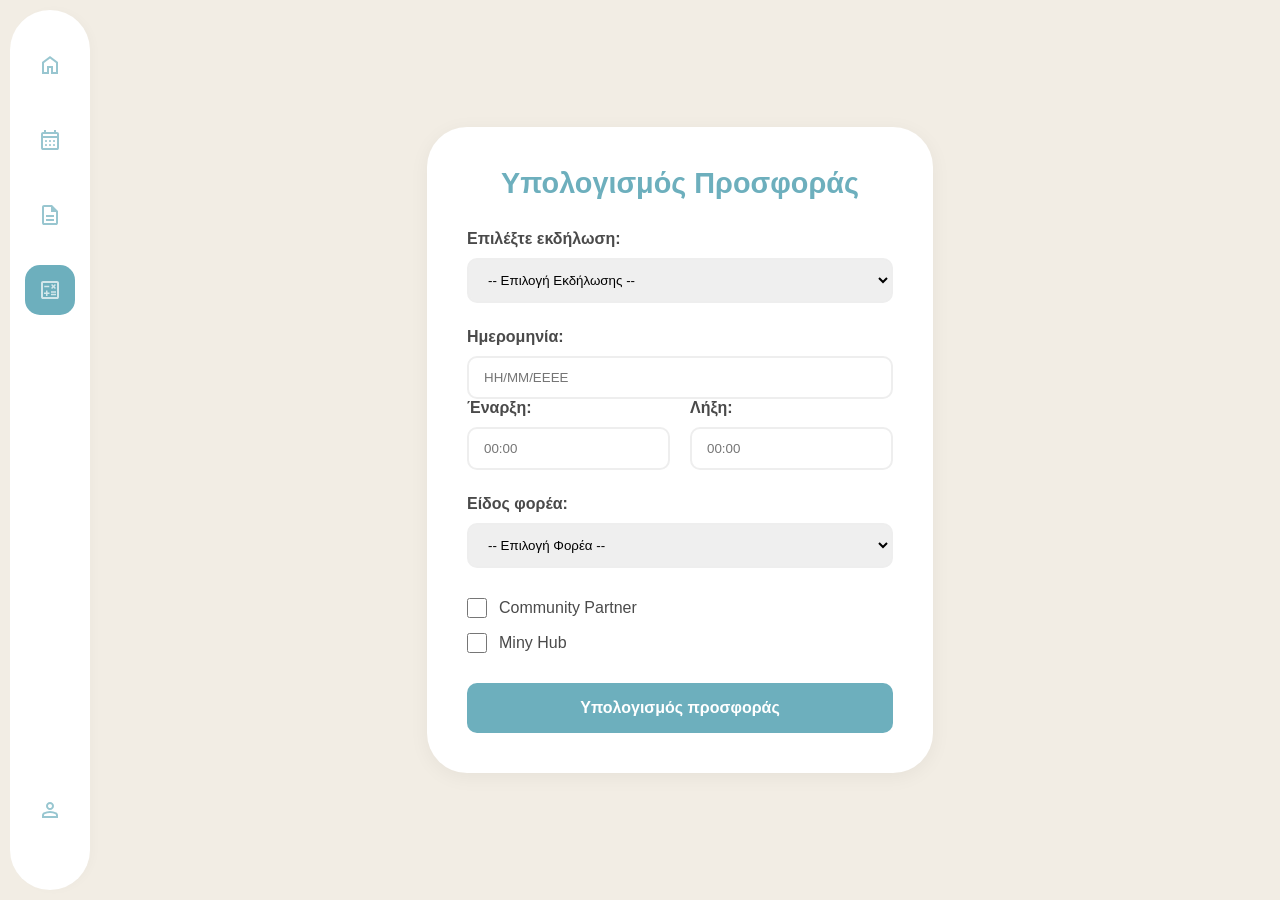
==== calculator.html @ 40ed135a "Calculator" ====
<!DOCTYPE html>
<html lang="el">
<head>
    <meta charset="UTF-8">
    <meta name="viewport" content="width=device-width, initial-scale=1.0">
    <title>Υπολογισμός Προσφοράς</title>
    <link rel="stylesheet" href="style.css">
    <link rel="stylesheet" href="sidebar.css">
</head>
<body>

    <!-- Η Sidebar πρέπει να είναι το πρώτο παιδί του body -->
    <nav class="sidebar">
        <a href="homepage.html" class="nav-item" title="Αρχική">
            <img src="icons/home.svg" class="nav-icon" alt="Home">
        </a>
        <a href="calendar.html" class="nav-item" title="Ημερολόγιο">
            <img src="icons/calendar.svg" class="nav-icon" alt="Calendar">
        </a>
        <a href="requests.html" class="nav-item" title="Αιτήματα">
            <img src="icons/request.svg" class="nav-icon" alt="Requests">
        </a>
        <a href="settings.html" class="nav-item active" title="Υπολογισμός Προσφοράς">
            <img src="icons/calculator.svg" class="nav-icon" alt="Calculator">
        </a>
        <a href="profile.html" class="nav-item" style="margin-top: auto;" title="Λογαριασμός">
            <img src="icons/account.svg" class="nav-icon" alt="Account">
        </a>
    </nav>

    <!-- Το main-wrapper θα πάρει τον υπόλοιπο χώρο στα δεξιά -->
    <div class="main-wrapper">
        <main class="content">
            <div class="form-container">
                <h2>Υπολογισμός Προσφοράς</h2>

                <div class="form-group">
                    <label class="field-title" for="eventSelect">Επιλέξτε εκδήλωση:</label>
                    <select id="eventSelect" class="input-full">
                        <option value="" disabled selected>-- Επιλογή Εκδήλωσης --</option>
                        <option value="Event 1">Εκδήλωση 1</option>
                        <option value="Event 2">Εκδήλωση 2</option>
                    </select>
                </div>

                <div class="form-group">
                    <label class="field-title">Ημερομηνία:</label>
                    <input type="text" id="eventDate" placeholder="ΗΗ/ΜΜ/ΕΕΕΕ" maxlength="10" class="input-date">
                    
                    <div class="time-row">
                        <div>
                            <label class="field-title">Έναρξη:</label>
                            <input type="text" id="startTime" placeholder="00:00" maxlength="5" class="input-time">
                        </div>
                        <div>
                            <label class="field-title">Λήξη:</label>
                            <input type="text" id="endTime" placeholder="00:00" maxlength="5" class="input-time">
                        </div>
                    </div>
                </div>

                <div class="form-group">
                    <label class="field-title" for="orgType">Είδος φορέα:</label>
                    <select id="orgType" class="input-full">
                        <option value="" disabled selected>-- Επιλογή Φορέα --</option>
                        <option value="ΜΚΟ">ΜΚΟ</option>
                        <option value="Small Business">Small Business</option>
                        <option value="Corporate">Corporate</option>
                    </select>
                </div>

                <div class="checkbox-row">
                    <label class="checkbox-item">
                        <input type="checkbox" id="communityPartner"> Community Partner
                    </label>
                    <label class="checkbox-item">
                        <input type="checkbox" id="minyHub"> Miny Hub
                    </label>
                </div>

                <button type="button" class="calc-btn" onclick="calculateOffer()">Υπολογισμός προσφοράς</button>
            </div>
        </main>
    </div>

    <script src="calculator.js"></script>
</body>
</html>
---- style.css ----
/* style.css */
:root {
    --bg-main: #F2EDE4; 
    --sidebar-bg: #ffffff;
    --accent-color: #6DAFBD;
    --accent-dark-color: #51818D;
    --text-dark: #4A4A4A;
    --white: #ffffff;
    --border-radius-lg: 40px;
    --border-radius-md: 10px;
    --main-padding: 10px;
    --font-main: 'Inter', sans-serif;
}

* {
    margin: 0;
    padding: 0;
    box-sizing: border-box;
}

body {
    font-family: var(--font-main);
    background-color: var(--bg-main);
    color: var(--text-dark);
    display: flex; /* Sidebar και Main-Wrapper δίπλα-δίπλα */
    height: 100vh;
    padding: var(--main-padding);
    overflow: hidden; 
}

.main-wrapper {
    flex-grow: 1; /* Παίρνει όλο τον υπόλοιπο χώρο δεξιά */
    display: flex;
    justify-content: center; /* Κεντράρει τη φόρμα οριζόντια */
    align-items: center;     /* Κεντράρει τη φόρμα κάθετα */
    overflow-y: auto;
    padding: 20px;
}

.form-container {
    background: var(--white);
    border-radius: var(--border-radius-lg);
    padding: 40px;
    width: 100%;
    max-width: 600px;
    box-shadow: 0 4px 20px rgba(0,0,0,0.05);
}

h2 {
    color: var(--accent-color);
    font-weight: bold;
    margin-bottom: 30px;
    font-size: 1.8rem;
    text-align: center;
}

.form-group { margin-bottom: 25px; }
.field-title { display: block; font-weight: 600; margin-bottom: 10px; }

.input-full, .input-date, .input-time {
    width: 100%;
    padding: 12px 15px;
    border: 2px solid #eee;
    border-radius: var(--border-radius-md);
    font-family: var(--font-main);
    outline: none;
}

.input-full:focus, .input-date:focus, .input-time:focus {
    border-color: var(--accent-color);
}

.time-row { display: flex; gap: 20px; }
.time-row > div { flex: 1; }

.checkbox-row { display: flex; flex-direction: column; gap: 15px; margin: 30px 0; }
.checkbox-item { display: flex; align-items: center; cursor: pointer; }
.checkbox-item input { margin-right: 12px; width: 20px; height: 20px; accent-color: var(--accent-color); }

.calc-btn {
    width: 100%;
    padding: 16px;
    background-color: var(--accent-color);
    color: var(--white);
    border: none;
    border-radius: var(--border-radius-md);
    font-size: 16px;
    font-weight: bold;
    cursor: pointer;
    transition: 0.3s;
}

.calc-btn:hover { background-color: var(--accent-dark-color); }
---- sidebar.css ----
/* sidebar.css */
.sidebar {
    width: 80px;
    min-width: 80px; /* Εξασφαλίζει ότι δεν θα μικρύνει */
    background-color: var(--sidebar-bg);
    height: 100%;
    border-radius: var(--border-radius-lg);
    display: flex;
    flex-direction: column;
    align-items: center;
    padding: 30px 0;
    box-shadow: 4px 0 10px rgba(0,0,0,0.02);
    z-index: 100;
}

.nav-item {
    margin-bottom: 25px;
    display: flex;
    justify-content: center;
    align-items: center;
    width: 50px;
    height: 50px;
    border-radius: 15px;
    transition: all 0.3s ease;
}

.nav-item:hover { background-color: #f0f7f8; }
.nav-item.active { background-color: var(--accent-color); }
.nav-item.active .nav-icon { filter: brightness(0) invert(1); }
.nav-icon { width: 24px; height: 24px; opacity: 0.7; }
.nav-item:hover .nav-icon { opacity: 1; }
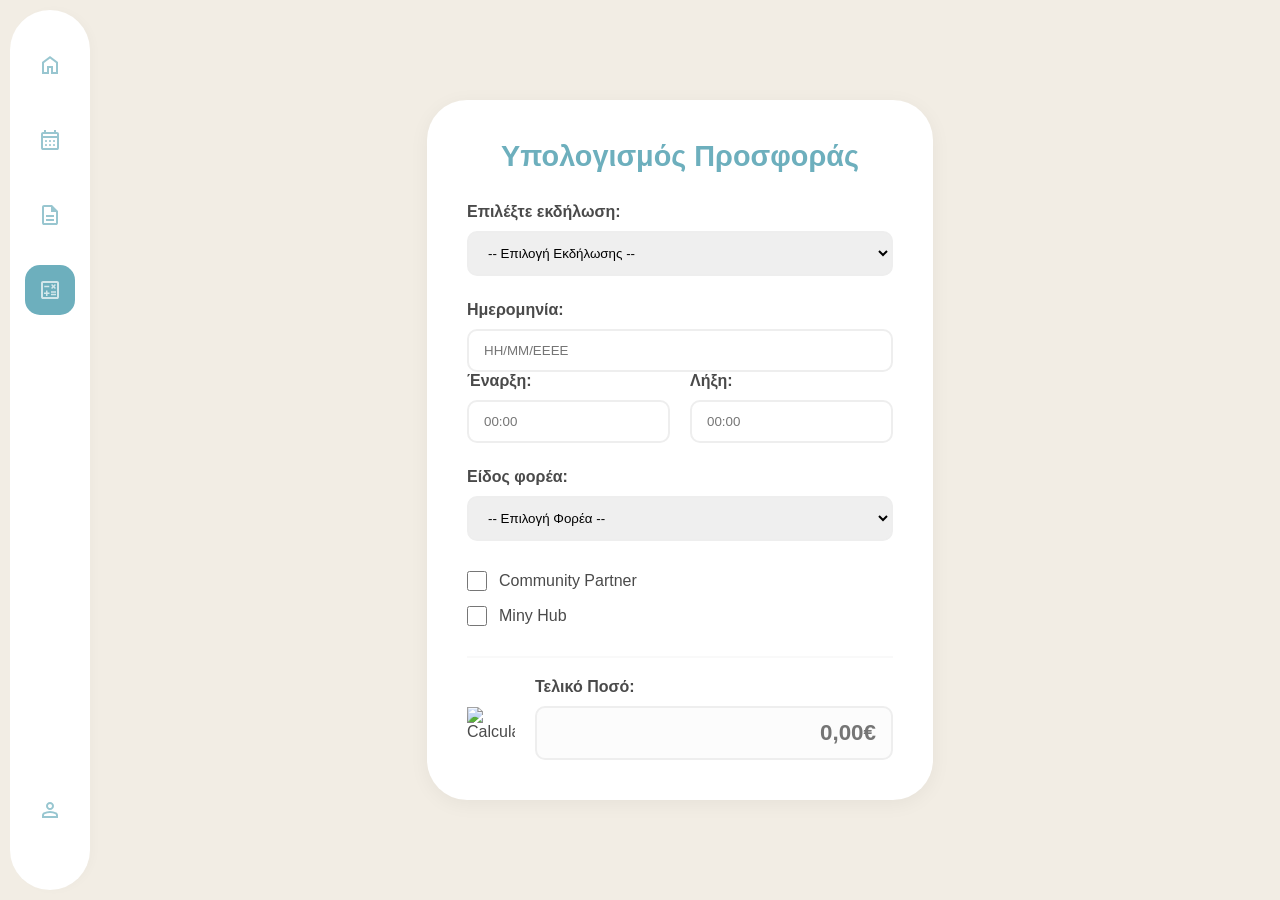
==== commit 5523c506: "Corrections on calculator" ====
--- a/calculator.html
+++ b/calculator.html
@@ -1,5 +1,7 @@
 <!DOCTYPE html>
+
 <html lang="el">
+
 <head>
     <meta charset="UTF-8">
     <meta name="viewport" content="width=device-width, initial-scale=1.0">
@@ -7,34 +9,41 @@
     <link rel="stylesheet" href="style.css">
     <link rel="stylesheet" href="sidebar.css">
 </head>
+
 <body>
 
-    <!-- Η Sidebar πρέπει να είναι το πρώτο παιδί του body -->
     <nav class="sidebar">
         <a href="homepage.html" class="nav-item" title="Αρχική">
             <img src="icons/home.svg" class="nav-icon" alt="Home">
         </a>
+
         <a href="calendar.html" class="nav-item" title="Ημερολόγιο">
             <img src="icons/calendar.svg" class="nav-icon" alt="Calendar">
         </a>
+
         <a href="requests.html" class="nav-item" title="Αιτήματα">
             <img src="icons/request.svg" class="nav-icon" alt="Requests">
         </a>
+
         <a href="settings.html" class="nav-item active" title="Υπολογισμός Προσφοράς">
             <img src="icons/calculator.svg" class="nav-icon" alt="Calculator">
         </a>
+
         <a href="profile.html" class="nav-item" style="margin-top: auto;" title="Λογαριασμός">
             <img src="icons/account.svg" class="nav-icon" alt="Account">
         </a>
+
     </nav>
 
-    <!-- Το main-wrapper θα πάρει τον υπόλοιπο χώρο στα δεξιά -->
     <div class="main-wrapper">
+
         <main class="content">
             <div class="form-container">
+
                 <h2>Υπολογισμός Προσφοράς</h2>
 
                 <div class="form-group">
+
                     <label class="field-title" for="eventSelect">Επιλέξτε εκδήλωση:</label>
                     <select id="eventSelect" class="input-full">
                         <option value="" disabled selected>-- Επιλογή Εκδήλωσης --</option>
@@ -43,46 +52,77 @@
                     </select>
                 </div>
 
+
+
                 <div class="form-group">
                     <label class="field-title">Ημερομηνία:</label>
                     <input type="text" id="eventDate" placeholder="ΗΗ/ΜΜ/ΕΕΕΕ" maxlength="10" class="input-date">
-                    
+
                     <div class="time-row">
+
                         <div>
                             <label class="field-title">Έναρξη:</label>
                             <input type="text" id="startTime" placeholder="00:00" maxlength="5" class="input-time">
                         </div>
+
                         <div>
                             <label class="field-title">Λήξη:</label>
                             <input type="text" id="endTime" placeholder="00:00" maxlength="5" class="input-time">
+
                         </div>
+
                     </div>
+
                 </div>
+                <div class="form-group">
 
-                <div class="form-group">
                     <label class="field-title" for="orgType">Είδος φορέα:</label>
+
                     <select id="orgType" class="input-full">
                         <option value="" disabled selected>-- Επιλογή Φορέα --</option>
                         <option value="ΜΚΟ">ΜΚΟ</option>
-                        <option value="Small Business">Small Business</option>
-                        <option value="Corporate">Corporate</option>
+                        <option value="Small Business">Μικρομεσαία Επιχείρηση</option>
+                        <option value="Corporate">Μεγάλη Επιχείρηση</option>
                     </select>
+
                 </div>
 
                 <div class="checkbox-row">
                     <label class="checkbox-item">
-                        <input type="checkbox" id="communityPartner"> Community Partner
+                        <!-- Προσθήκη της κλάσης custom-tick εδώ -->
+                        <input type="checkbox" id="communityPartner" class="custom-tick"> 
+                        <span>Community Partner</span>
                     </label>
+
+                    
                     <label class="checkbox-item">
-                        <input type="checkbox" id="minyHub"> Miny Hub
+                        <!-- Προσθήκη της κλάσης custom-tick εδώ -->
+                        <input type="checkbox" id="minyHub" class="custom-tick"> 
+                        <span>Miny Hub</span>
                     </label>
                 </div>
 
-                <button type="button" class="calc-btn" onclick="calculateOffer()">Υπολογισμός προσφοράς</button>
+               <div class="result-row">
+
+    <div class="calc-check-wrapper" onclick="calculateOffer()">
+
+        <img src="icons/check-circle.svg" alt="Calculate" class="calc-icon">
+
+    </div>
+
+
+        <div class="amount-wrapper">
+            <label class="field-title">Τελικό Ποσό:</label>
+            <input type="text" id="finalAmount" class="input-amount" placeholder="0,00€" readonly>
+        </div>
+
+    </div>
             </div>
         </main>
     </div>
 
     <script src="calculator.js"></script>
+
 </body>
+
 </html>
--- a/style.css
+++ b/style.css
@@ -1,6 +1,7 @@
 /* style.css */
+
 :root {
-    --bg-main: #F2EDE4; 
+    --bg-main: #F2EDE4;
     --sidebar-bg: #ffffff;
     --accent-color: #6DAFBD;
     --accent-dark-color: #51818D;
@@ -18,6 +19,8 @@
     box-sizing: border-box;
 }
 
+
+
 body {
     font-family: var(--font-main);
     background-color: var(--bg-main);
@@ -25,7 +28,7 @@
     display: flex; /* Sidebar και Main-Wrapper δίπλα-δίπλα */
     height: 100vh;
     padding: var(--main-padding);
-    overflow: hidden; 
+    overflow: hidden;
 }
 
 .main-wrapper {
@@ -37,6 +40,8 @@
     padding: 20px;
 }
 
+
+
 .form-container {
     background: var(--white);
     border-radius: var(--border-radius-lg);
@@ -45,6 +50,8 @@
     max-width: 600px;
     box-shadow: 0 4px 20px rgba(0,0,0,0.05);
 }
+
+
 
 h2 {
     color: var(--accent-color);
@@ -55,6 +62,7 @@
 }
 
 .form-group { margin-bottom: 25px; }
+
 .field-title { display: block; font-weight: 600; margin-bottom: 10px; }
 
 .input-full, .input-date, .input-time {
@@ -71,23 +79,67 @@
 }
 
 .time-row { display: flex; gap: 20px; }
+
 .time-row > div { flex: 1; }
 
 .checkbox-row { display: flex; flex-direction: column; gap: 15px; margin: 30px 0; }
+
 .checkbox-item { display: flex; align-items: center; cursor: pointer; }
+
 .checkbox-item input { margin-right: 12px; width: 20px; height: 20px; accent-color: var(--accent-color); }
 
-.calc-btn {
-    width: 100%;
-    padding: 16px;
-    background-color: var(--accent-color);
-    color: var(--white);
-    border: none;
-    border-radius: var(--border-radius-md);
-    font-size: 16px;
-    font-weight: bold;
-    cursor: pointer;
-    transition: 0.3s;
+.result-row {
+    display: flex;
+    align-items: flex-end;
+    gap: 20px;
+    margin-top: 30px;
+    padding-top: 20px;
+    border-top: 2px solid #F9F9F9;
 }
 
-.calc-btn:hover { background-color: var(--accent-dark-color); }+.calc-check-wrapper {
+
+    cursor: pointer;
+    transition: transform 0.2s ease;
+    display: flex;
+    align-items: center;
+    padding-bottom: 5px;
+}
+
+.calc-check-wrapper:hover {
+    transform: scale(1.1);
+}
+
+.calc-icon {
+    width: 48px;
+    height: 48px;
+    fill: var(--accent-color);
+}
+
+.amount-wrapper {
+    flex-grow: 1;
+}
+
+.input-amount {
+    width: 100%;
+    padding: 12px 15px;
+    font-size: 1.4rem;
+    font-weight: bold;
+    color: var(--text-dark);
+    background-color: #fcfcfc;
+    border: 2px solid #eee;
+    border-radius: var(--border-radius-md);
+    text-align: right;
+    outline: none;
+}
+
+.input-amount:focus {
+    border-color: var(--accent-color);
+}
+
+.custom-tick {
+    width: 20px;
+    height: 20px;
+    accent-color: #6DAFBD;
+    cursor: pointer;
+}
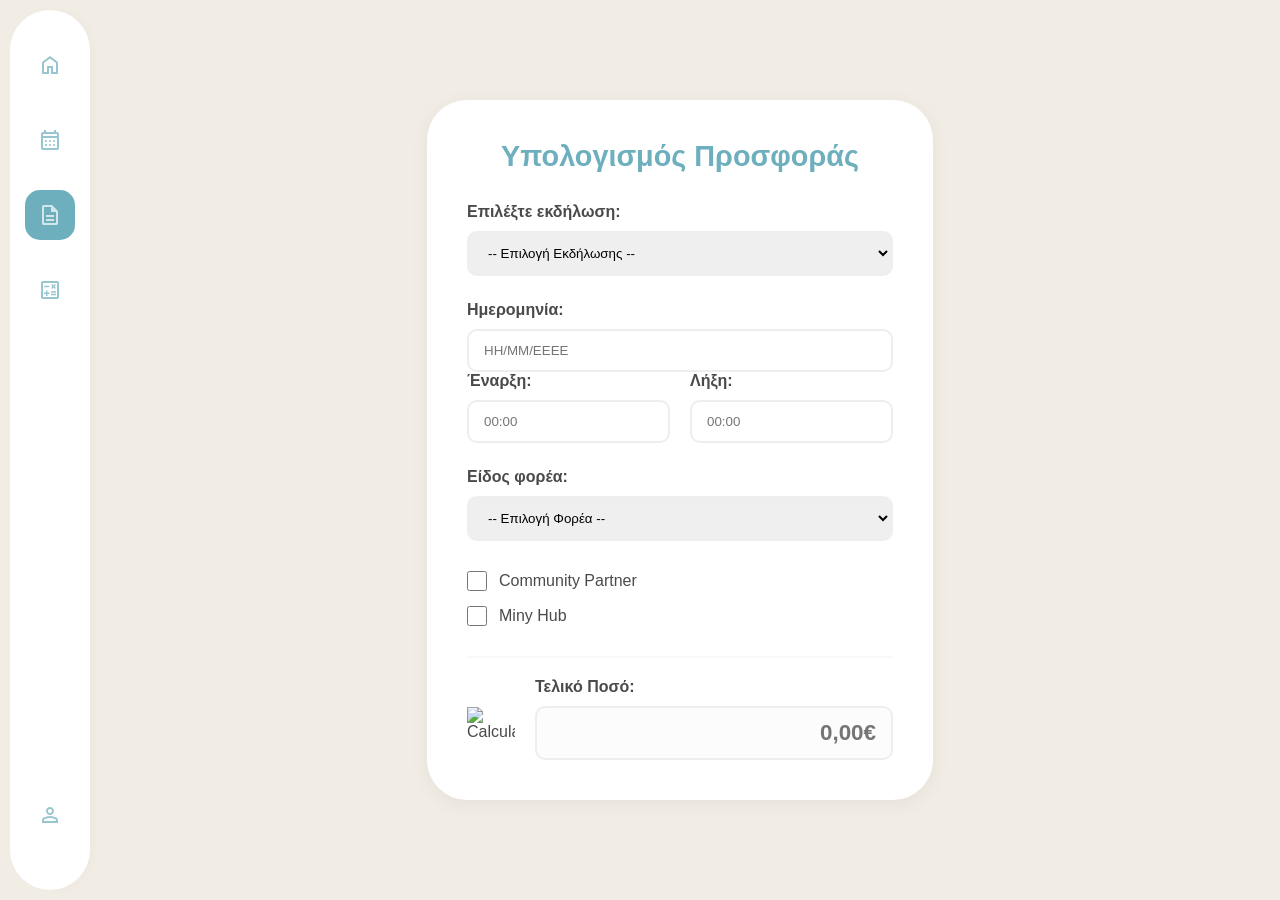
==== commit 92d611d4: "Add logout option" ====
--- a/calculator.html
+++ b/calculator.html
@@ -12,28 +12,21 @@
 
 <body>
 
-    <nav class="sidebar">
-        <a href="homepage.html" class="nav-item" title="Αρχική">
-            <img src="icons/home.svg" class="nav-icon" alt="Home">
-        </a>
-
-        <a href="calendar.html" class="nav-item" title="Ημερολόγιο">
-            <img src="icons/calendar.svg" class="nav-icon" alt="Calendar">
-        </a>
-
-        <a href="requests.html" class="nav-item" title="Αιτήματα">
-            <img src="icons/request.svg" class="nav-icon" alt="Requests">
-        </a>
-
-        <a href="settings.html" class="nav-item active" title="Υπολογισμός Προσφοράς">
-            <img src="icons/calculator.svg" class="nav-icon" alt="Calculator">
-        </a>
-
-        <a href="profile.html" class="nav-item" style="margin-top: auto;" title="Λογαριασμός">
-            <img src="icons/account.svg" class="nav-icon" alt="Account">
-        </a>
-
-    </nav>
+    <!-- SIDEBAR -->
+    <div class="sidebar">
+        <a href="homepage.html" class="nav-item" title="Αρχική"><img src="icons/home.svg" class="nav-icon"></a>
+        <a href="calendar.html" class="nav-item" title="Ημερολόγιο"><img src="icons/calendar.svg" class="nav-icon"></a>
+        <a href="requests.html" class="nav-item active" title="Αιτήματα"><img src="icons/request.svg" class="nav-icon"></a>
+        <a href="calculator.html" class="nav-item" title="Υπολογισμός Προσφοράς"><img src="icons/calculator.svg" class="nav-icon"></a>
+        <div class="user-menu-container" style="margin-top: auto;">
+            <div id="logout-popover" class="logout-popover hidden">
+                <button onclick="handleLogout()" class="logout-btn">Έξοδος</button>
+            </div>
+            <div class="nav-item" onclick="toggleLogoutMenu(event)" title="Λογαριασμός" style="cursor:pointer; margin-bottom:0;">
+                <img src="icons/account.svg" class="nav-icon">
+            </div>
+        </div>
+    </div>
 
     <div class="main-wrapper">
 
@@ -122,6 +115,7 @@
     </div>
 
     <script src="calculator.js"></script>
+    <script src="script.js"></script>
 
 </body>
 
--- a/sidebar.css
+++ b/sidebar.css
@@ -24,6 +24,43 @@
     transition: all 0.3s ease;
 }
 
+.user-menu-container {
+    position: relative; 
+    margin-top: auto;   /* Σπρώχνει το εικονίδιο τέρμα κάτω στην μπάρα */
+    display: flex;
+    justify-content: center;
+    width: 100%;
+    padding-bottom: 20px;
+}
+
+.logout-popover {
+    position: absolute;
+    bottom: 20px;      
+    left: 70px;         /* Το τοποθετεί δεξιά από το sidebar για να μην το κρύβει */
+    background: white;
+    padding: 10px;
+    border-radius: 12px;
+    box-shadow: 0 5px 20px rgba(0,0,0,0.15);
+    z-index: 1000;
+    min-width: 120px;
+}
+
+.logout-popover.hidden {
+    display: none;    /* Κρυφό από προεπιλογή */
+}
+
+.logout-btn {
+    width: 100%;
+    padding: 10px;
+    background: #fef2f2;
+    color: #ef4444;
+    border: none;
+    border-radius: 8px;
+    font-weight: 600;
+    cursor: pointer;
+    white-space: nowrap;
+}
+
 .nav-item:hover { background-color: #f0f7f8; }
 .nav-item.active { background-color: var(--accent-color); }
 .nav-item.active .nav-icon { filter: brightness(0) invert(1); }
